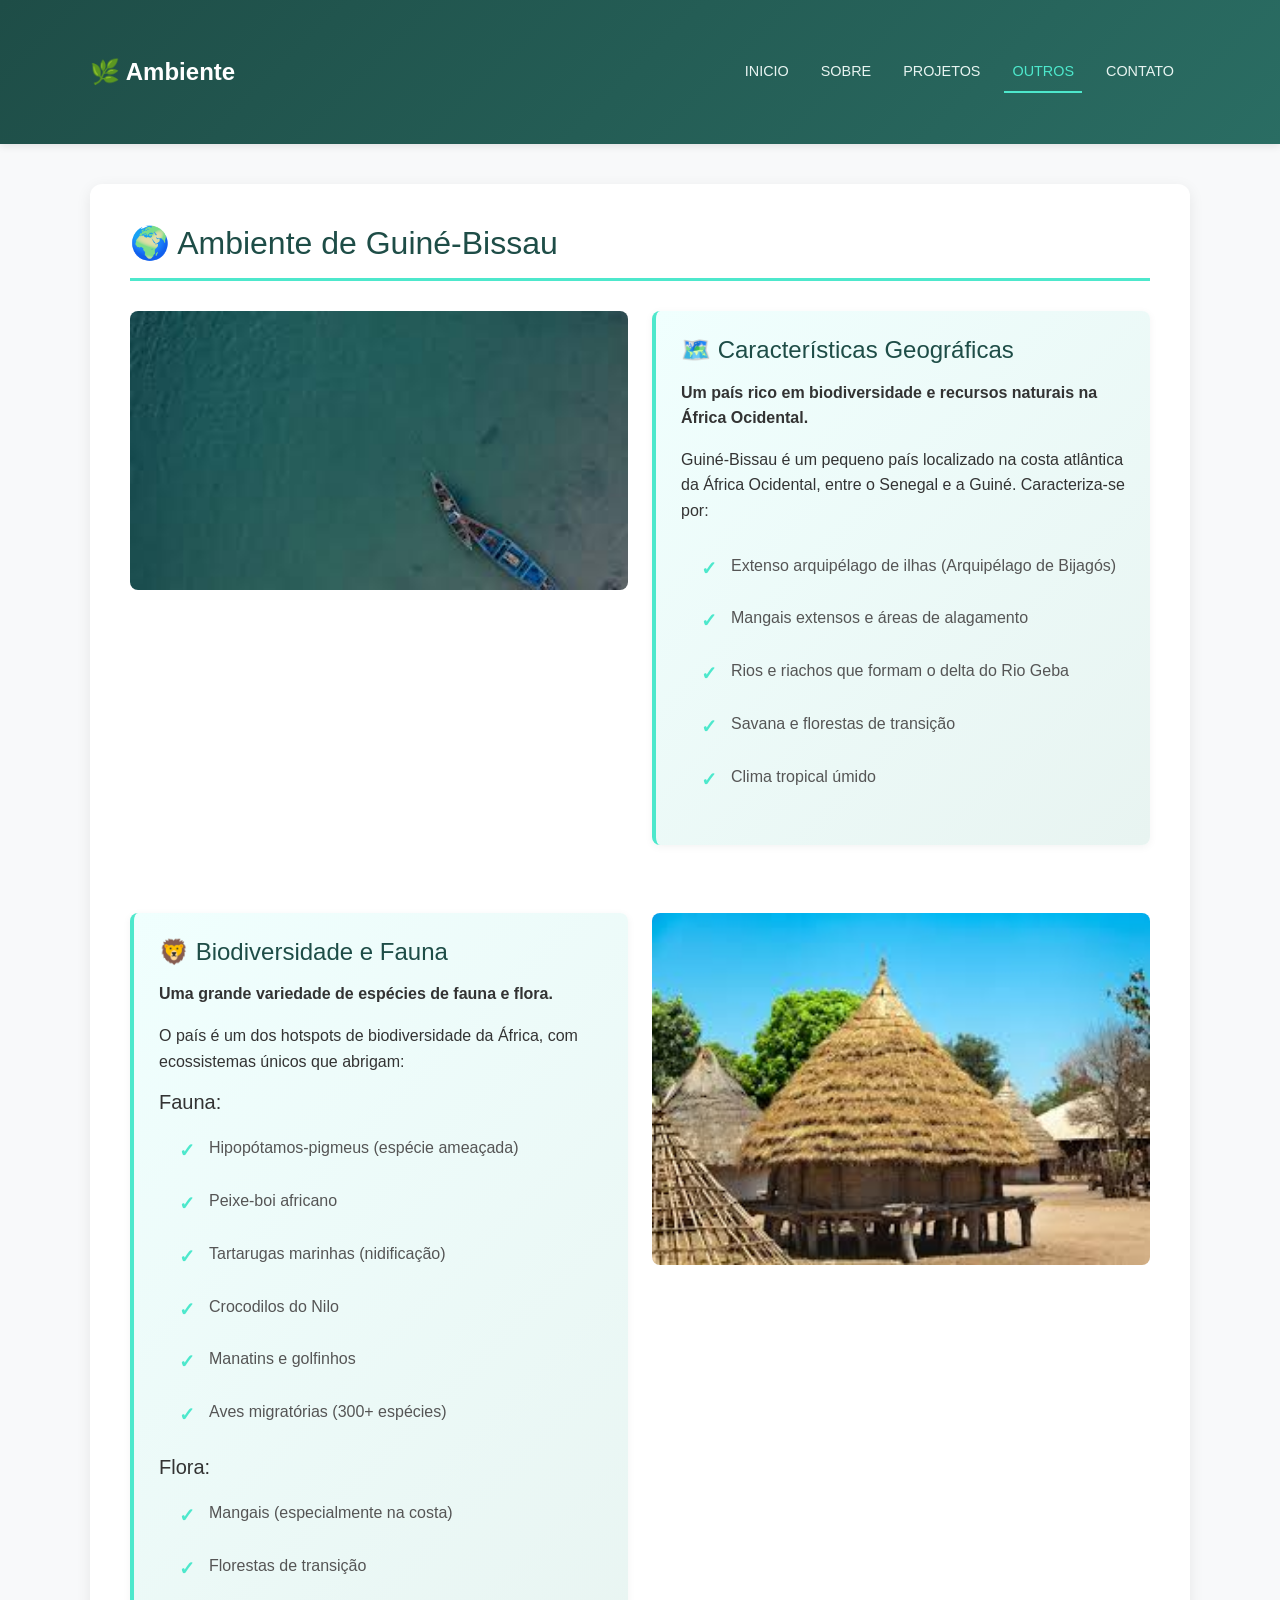
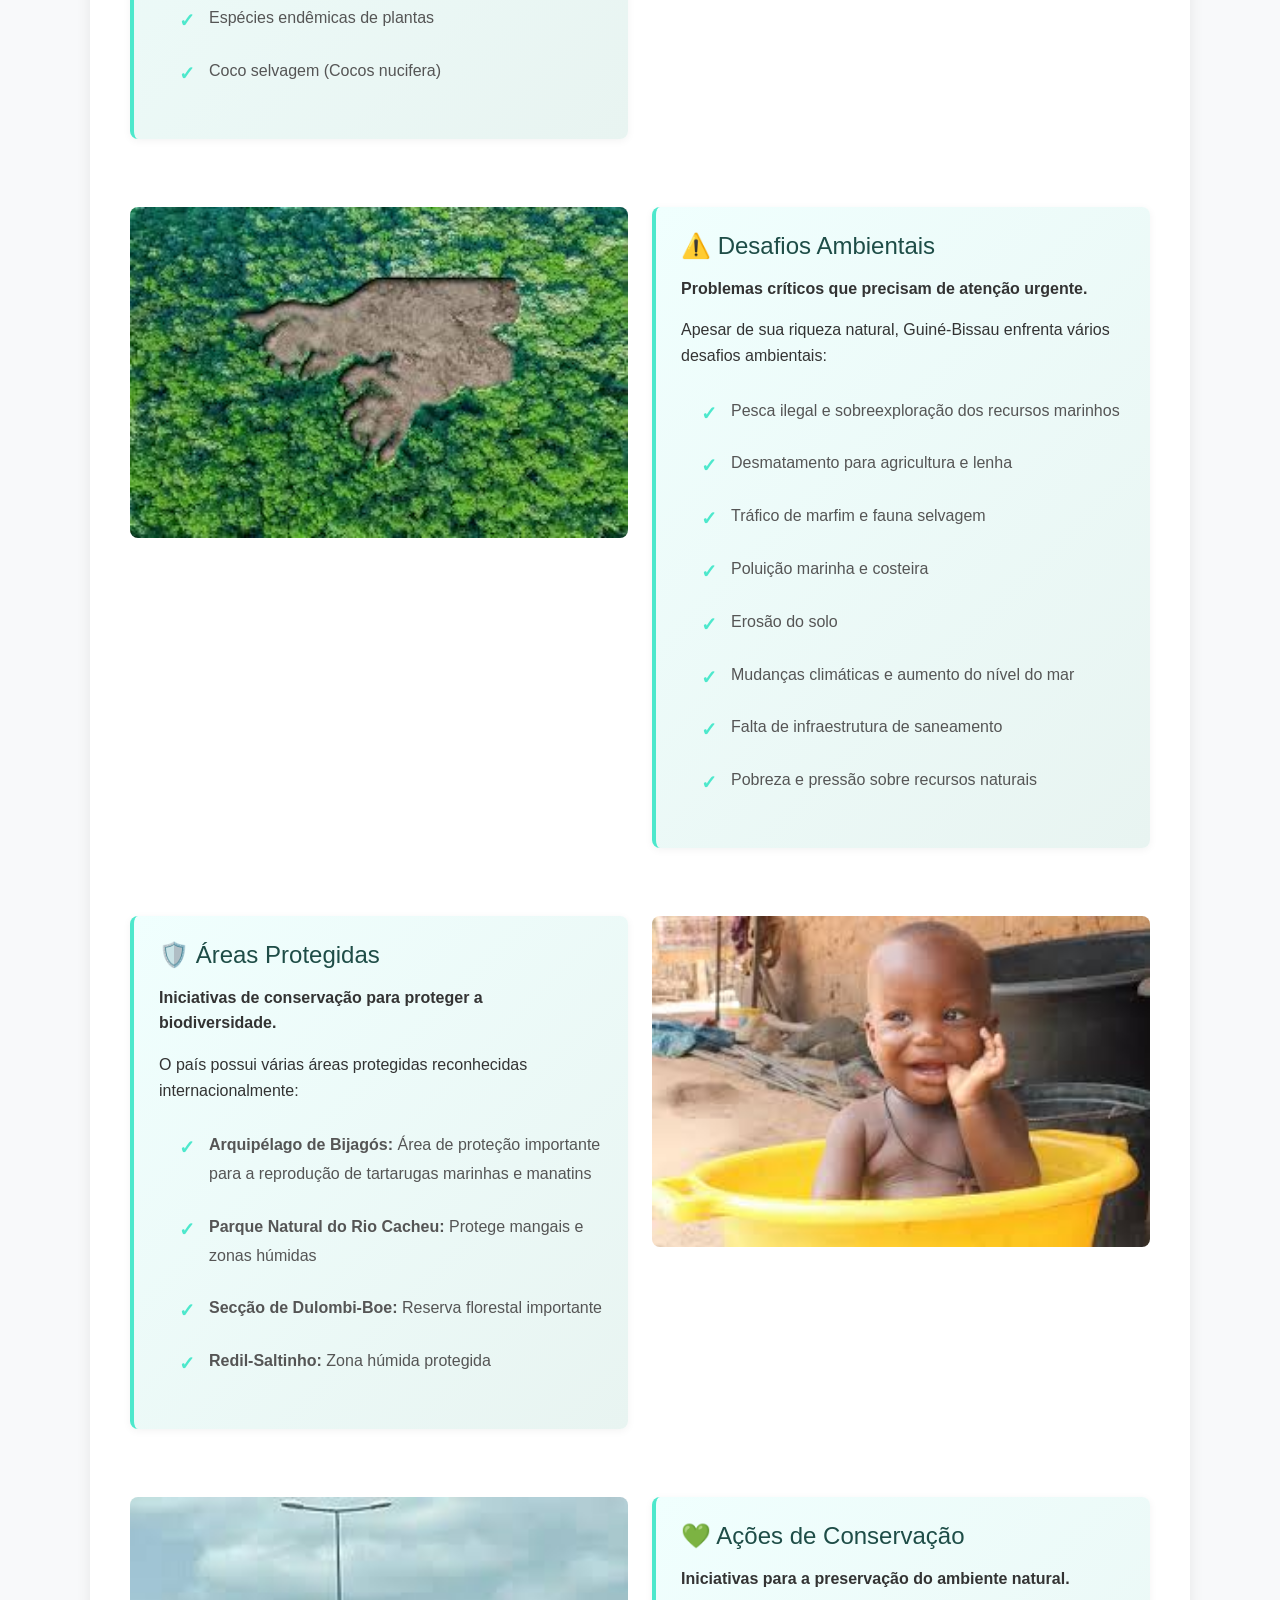
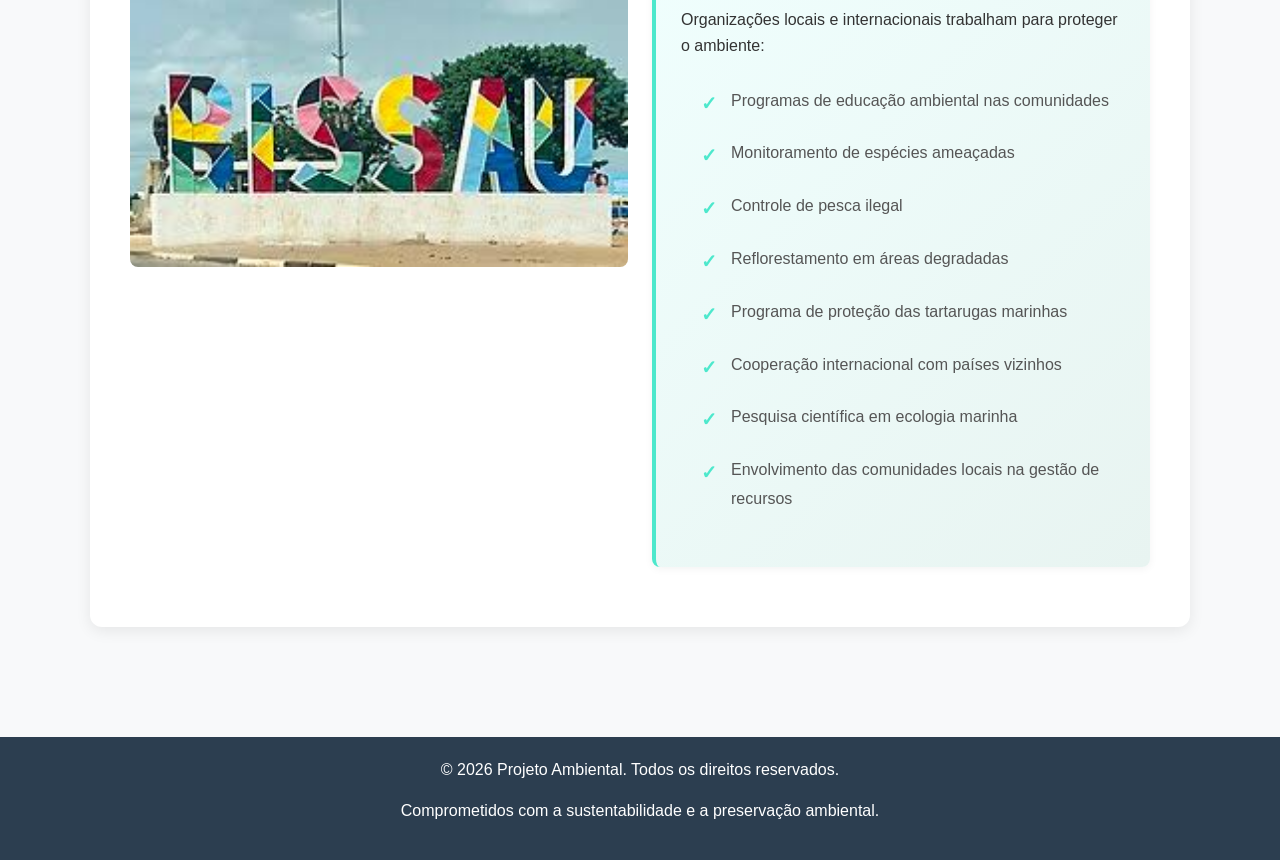
==== ambiente-guine.html @ 645b72a1 "todo" ====
<!DOCTYPE html>
<html lang="pt-br">
<head>
    <meta charset="UTF-8">
    <meta name="viewport" content="width=device-width, initial-scale=1.0">
    <title>Ambiente de Guiné-Bissau</title>
    <link rel="stylesheet" href="bootstrap-5.3.8-dist/css/bootstrap.min.css">
    <script src="bootstrap-5.3.8-dist/js/bootstrap.bundle.min.js"></script>
    <link rel="stylesheet" href="css/style.css">
</head>
<body class="ambiente">
    <nav class="navbar navbar-expand-lg navbar-dark bg-dark">
        <div class="container">
            <a class="navbar-brand" href="index.html">🌿 Ambiente</a>
            <button class="navbar-toggler" type="button" data-bs-toggle="collapse" data-bs-target="#navbarNav" aria-controls="navbarNav" aria-label="alterar navegacao" aria-expanded="false">
                <span class="navbar-toggler-icon"></span>
            </button>
            <div class="collapse navbar-collapse" id="navbarNav">
                <ul class="navbar-nav ms-auto">
                    <li class="nav-item">
                        <a class="nav-link" href="index.html">Inicio</a>
                    </li>
                    <li class="nav-item">
                        <a class="nav-link" href="sobre.html">Sobre</a>
                    </li>
                    <li class="nav-item">
                        <a class="nav-link" href="projeto.html">Projetos</a>
                    </li>
                    <li class="nav-item">
                        <a class="nav-link active" href="ambiente-guine.html">Outros</a>
                    </li>
                    <li class="nav-item">
                        <a class="nav-link" href="contacto.html">Contato</a>
                    </li>
                </ul>
            </div>
        </div>
    </nav>

    <div class="container">
        <section class="content">
            <h2>🌍 Ambiente de Guiné-Bissau</h2>
            
            <!-- Seção 1: Características Geográficas -->
            <div class="row g-4 mb-5">
                <div class="col-md-6">
                    <img src="img/15.jfif" alt="Biodiversidade de Guiné-Bissau" style="border-radius: 8px; width: 100%;">
                </div>
                <div class="col-md-6">
                    <div class="box">
                        <h3>🗺️ Características Geográficas</h3>
                        <p><strong>Um país rico em biodiversidade e recursos naturais na África Ocidental.</strong></p>
                        <p>Guiné-Bissau é um pequeno país localizado na costa atlântica da África Ocidental, entre o Senegal e a Guiné. Caracteriza-se por:</p>
                        <ul style="padding-left: 20px;">
                            <li>Extenso arquipélago de ilhas (Arquipélago de Bijagós)</li>
                            <li>Mangais extensos e áreas de alagamento</li>
                            <li>Rios e riachos que formam o delta do Rio Geba</li>
                            <li>Savana e florestas de transição</li>
                            <li>Clima tropical úmido</li>
                        </ul>
                    </div>
                </div>
            </div>

            <!-- Seção 2: Biodiversidade -->
            <div class="row g-4 mb-5">
                <div class="col-md-6 order-md-2">
                    <img src="img/10.jfif" alt="Fauna de Guiné-Bissau" style="border-radius: 8px; width: 100%;">
                </div>
                <div class="col-md-6 order-md-1">
                    <div class="box">
                        <h3>🦁 Biodiversidade e Fauna</h3>
                        <p><strong>Uma grande variedade de espécies de fauna e flora.</strong></p>
                        <p>O país é um dos hotspots de biodiversidade da África, com ecossistemas únicos que abrigam:</p>
                        <h5>Fauna:</h5>
                        <ul style="padding-left: 20px;">
                            <li>Hipopótamos-pigmeus (espécie ameaçada)</li>
                            <li>Peixe-boi africano</li>
                            <li>Tartarugas marinhas (nidificação)</li>
                            <li>Crocodilos do Nilo</li>
                            <li>Manatins e golfinhos</li>
                            <li>Aves migratórias (300+ espécies)</li>
                        </ul>
                        <h5>Flora:</h5>
                        <ul style="padding-left: 20px;">
                            <li>Mangais (especialmente na costa)</li>
                            <li>Florestas de transição</li>
                            <li>Espécies endêmicas de plantas</li>
                            <li>Coco selvagem (Cocos nucifera)</li>
                        </ul>
                    </div>
                </div>
            </div>

            <!-- Seção 3: Desafios Ambientais -->
            <div class="row g-4 mb-5">
                <div class="col-md-6">
                    <img src="img/3.jfif" alt="Desafios ambientais" style="border-radius: 8px; width: 100%;">
                </div>
                <div class="col-md-6">
                    <div class="box">
                        <h3>⚠️ Desafios Ambientais</h3>
                        <p><strong>Problemas críticos que precisam de atenção urgente.</strong></p>
                        <p>Apesar de sua riqueza natural, Guiné-Bissau enfrenta vários desafios ambientais:</p>
                        <ul style="padding-left: 20px;">
                            <li>Pesca ilegal e sobreexploração dos recursos marinhos</li>
                            <li>Desmatamento para agricultura e lenha</li>
                            <li>Tráfico de marfim e fauna selvagem</li>
                            <li>Poluição marinha e costeira</li>
                            <li>Erosão do solo</li>
                            <li>Mudanças climáticas e aumento do nível do mar</li>
                            <li>Falta de infraestrutura de saneamento</li>
                            <li>Pobreza e pressão sobre recursos naturais</li>
                        </ul>
                    </div>
                </div>
            </div>

            <!-- Seção 4: Áreas Protegidas -->
            <div class="row g-4 mb-5">
                <div class="col-md-6 order-md-2">
                    <img src="img/7.jfif" alt="Áreas Protegidas" style="border-radius: 8px; width: 100%;">
                </div>
                <div class="col-md-6 order-md-1">
                    <div class="box">
                        <h3>🛡️ Áreas Protegidas</h3>
                        <p><strong>Iniciativas de conservação para proteger a biodiversidade.</strong></p>
                        <p>O país possui várias áreas protegidas reconhecidas internacionalmente:</p>
                        <ul style="padding-left: 20px;">
                            <li><strong>Arquipélago de Bijagós:</strong> Área de proteção importante para a reprodução de tartarugas marinhas e manatins</li>
                            <li><strong>Parque Natural do Rio Cacheu:</strong> Protege mangais e zonas húmidas</li>
                            <li><strong>Secção de Dulombi-Boe:</strong> Reserva florestal importante</li>
                            <li><strong>Redil-Saltinho:</strong> Zona húmida protegida</li>
                        </ul>
                    </div>
                </div>
            </div>

            <!-- Seção 5: Ações de Conservação -->
            <div class="row g-4">
                <div class="col-md-6">
                    <img src="img/16.jfif" alt="Conservação" style="border-radius: 8px; width: 100%;">
                </div>
                <div class="col-md-6">
                    <div class="box">
                        <h3>💚 Ações de Conservação</h3>
                        <p><strong>Iniciativas para a preservação do ambiente natural.</strong></p>
                        <p>Organizações locais e internacionais trabalham para proteger o ambiente:</p>
                        <ul style="padding-left: 20px;">
                            <li>Programas de educação ambiental nas comunidades</li>
                            <li>Monitoramento de espécies ameaçadas</li>
                            <li>Controle de pesca ilegal</li>
                            <li>Reflorestamento em áreas degradadas</li>
                            <li>Programa de proteção das tartarugas marinhas</li>
                            <li>Cooperação internacional com países vizinhos</li>
                            <li>Pesquisa científica em ecologia marinha</li>
                            <li>Envolvimento das comunidades locais na gestão de recursos</li>
                        </ul>
                    </div>
                </div>
            </div>
        </section>
    </div>

    <footer style="background-color: #2c3e50; color: white; padding: 20px; text-align: center; margin-top: 40px;">
        <p>&copy; 2026 Projeto Ambiental. Todos os direitos reservados.</p>
        <p>Comprometidos com a sustentabilidade e a preservação ambiental.</p>
    </footer>
</body>
</html>
---- css/style.css ----
* {
    margin: 0;
    padding: 0;
    box-sizing: border-box;
}

body.ambiente {
    font-family: 'Segoe UI', Tahoma, Geneva, Verdana, sans-serif;
    line-height: 1.6;
    background-color: #f8f9fa;
    color: #333;
}

/* Navbar */
.navbar {
    background: linear-gradient(135deg, #1e4d47 0%, #2a6d63 100%);
    box-shadow: 0 2px 8px rgba(0,0,0,0.1);
}

.navbar-brand {
    font-weight: 700;
    font-size: 1.5rem;
    color: #fff !important;
    transition: all 0.3s ease;
}

.navbar-brand:hover {
    transform: scale(1.05);
}

.navbar-nav .nav-link {
    color: #e8f4f1 !important;
    font-weight: 500;
    margin: 0 8px;
    transition: all 0.3s ease;
    text-transform: uppercase;
    font-size: 0.9rem;
}

.navbar-nav .nav-link:hover,
.navbar-nav .nav-link.active {
    color: #4de8cc !important;
    border-bottom: 2px solid #4de8cc;
}

/* Header */
header {
    background: linear-gradient(135deg, rgba(30, 77, 71, 0.9), rgba(42, 109, 99, 0.9)), 
                url('../img/1.jfif') center/cover;
    color: #fff;
    padding: 60px 20px;
    text-align: center;
    box-shadow: 0 4px 12px rgba(0,0,0,0.15);
}

header h1 {
    font-size: 3rem;
    margin-bottom: 20px;
    font-weight: 700;
    text-shadow: 2px 2px 4px rgba(0,0,0,0.3);
}

header p {
    font-size: 1.1rem;
    margin-bottom: 30px;
    max-width: 700px;
    margin-left: auto;
    margin-right: auto;
}

marquee p {
    background: rgba(77, 232, 204, 0.15);
    padding: 15px;
    border-radius: 8px;
    font-weight: 500;
    color: #4de8cc;
}

/* Container */
.container {
    padding: 40px 20px;
}

/* Content */
.content {
    background: #fff;
    padding: 40px;
    border-radius: 12px;
    box-shadow: 0 4px 15px rgba(0,0,0,0.08);
    margin-bottom: 30px;
}

.content h2 {
    color: #1e4d47;
    font-size: 2rem;
    margin-bottom: 30px;
    border-bottom: 3px solid #4de8cc;
    padding-bottom: 15px;
}

.content h3 {
    color: #2a6d63;
    font-size: 1.5rem;
    margin-top: 25px;
    margin-bottom: 15px;
}

/* Boxes */
.box {
    padding: 25px;
    background: linear-gradient(135deg, #f0fffe 0%, #e8f4f1 100%);
    border-left: 4px solid #4de8cc;
    border-radius: 8px;
    margin-bottom: 20px;
    transition: all 0.3s ease;
    box-shadow: 0 2px 8px rgba(0,0,0,0.05);
}

.box:hover {
    transform: translateX(5px);
    box-shadow: 0 4px 12px rgba(77, 232, 204, 0.2);
}

.box h3 {
    color: #1e4d47;
    margin-top: 0;
}

/* Images */
img {
    max-width: 100%;
    height: auto;
    border-radius: 8px;
    transition: transform 0.3s ease;
}

img:hover {
    transform: scale(1.02);
}

.container ul img {
    width: 100%;
    height: auto;
    max-height: 300px;
    object-fit: cover;
    margin: 15px 0;
}

.responsive-img {
    width: 100%;
    max-width: 600px;
    height: auto;
    margin: 20px 0;
}

/* Lists */
.content ul {
    padding-left: 0;
}

.content li {
    list-style: none;
    padding: 12px 0;
    padding-left: 30px;
    position: relative;
    color: #555;
    line-height: 1.8;
}

.content li:before {
    content: "✓";
    position: absolute;
    left: 0;
    color: #4de8cc;
    font-weight: bold;
    font-size: 1.2rem;
}

/* Footer */
.footer {
    text-align: center;
    padding: 30px 20px;
    background: linear-gradient(135deg, #1e4d47 0%, #2a6d63 100%);
    color: #fff;
    margin-top: 50px;
    box-shadow: 0 -4px 12px rgba(0,0,0,0.1);
}

.footer p {
    margin: 0;
    font-weight: 500;
}

/* Responsive */
@media (max-width: 768px) {
    header h1 {
        font-size: 2rem;
    }
    
    header p {
        font-size: 1rem;
    }
    
    .content {
        padding: 20px;
    }
    
    .navbar-nav .nav-link {
        margin: 5px 0;
    }
}
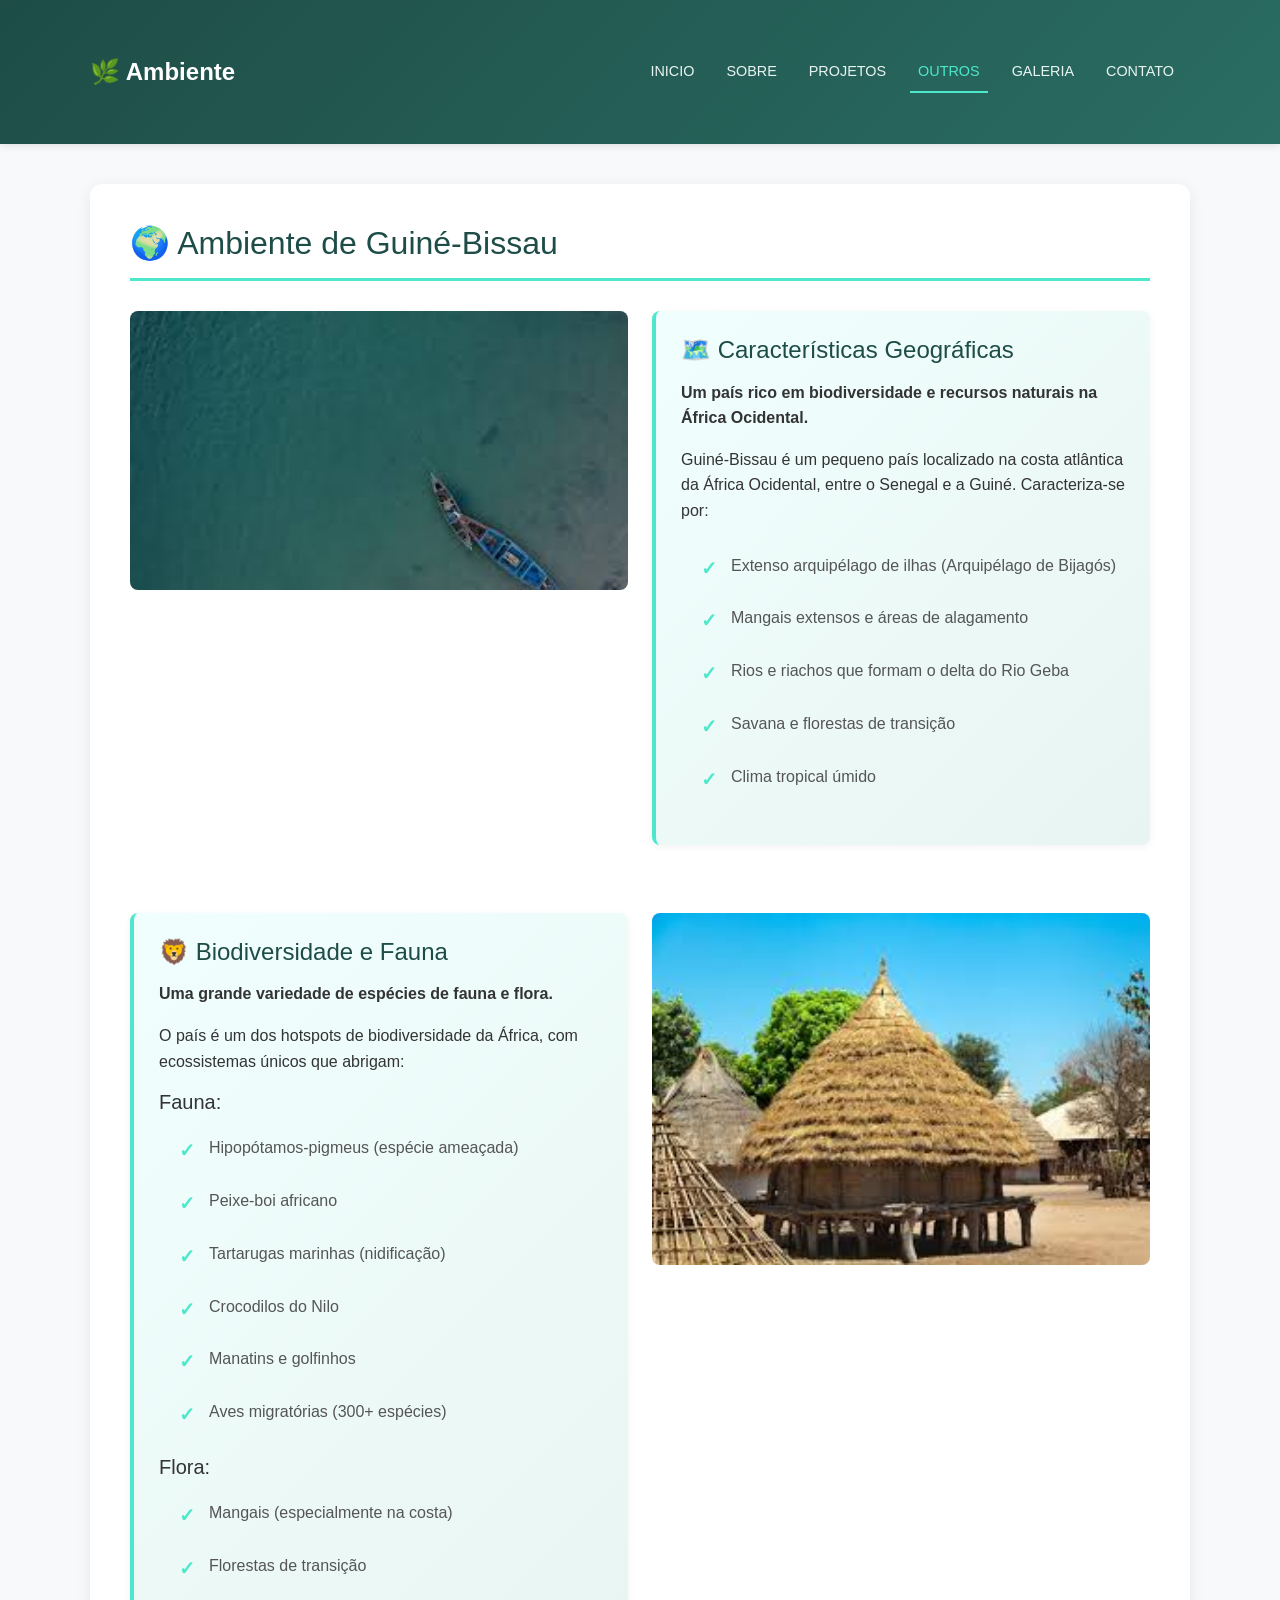
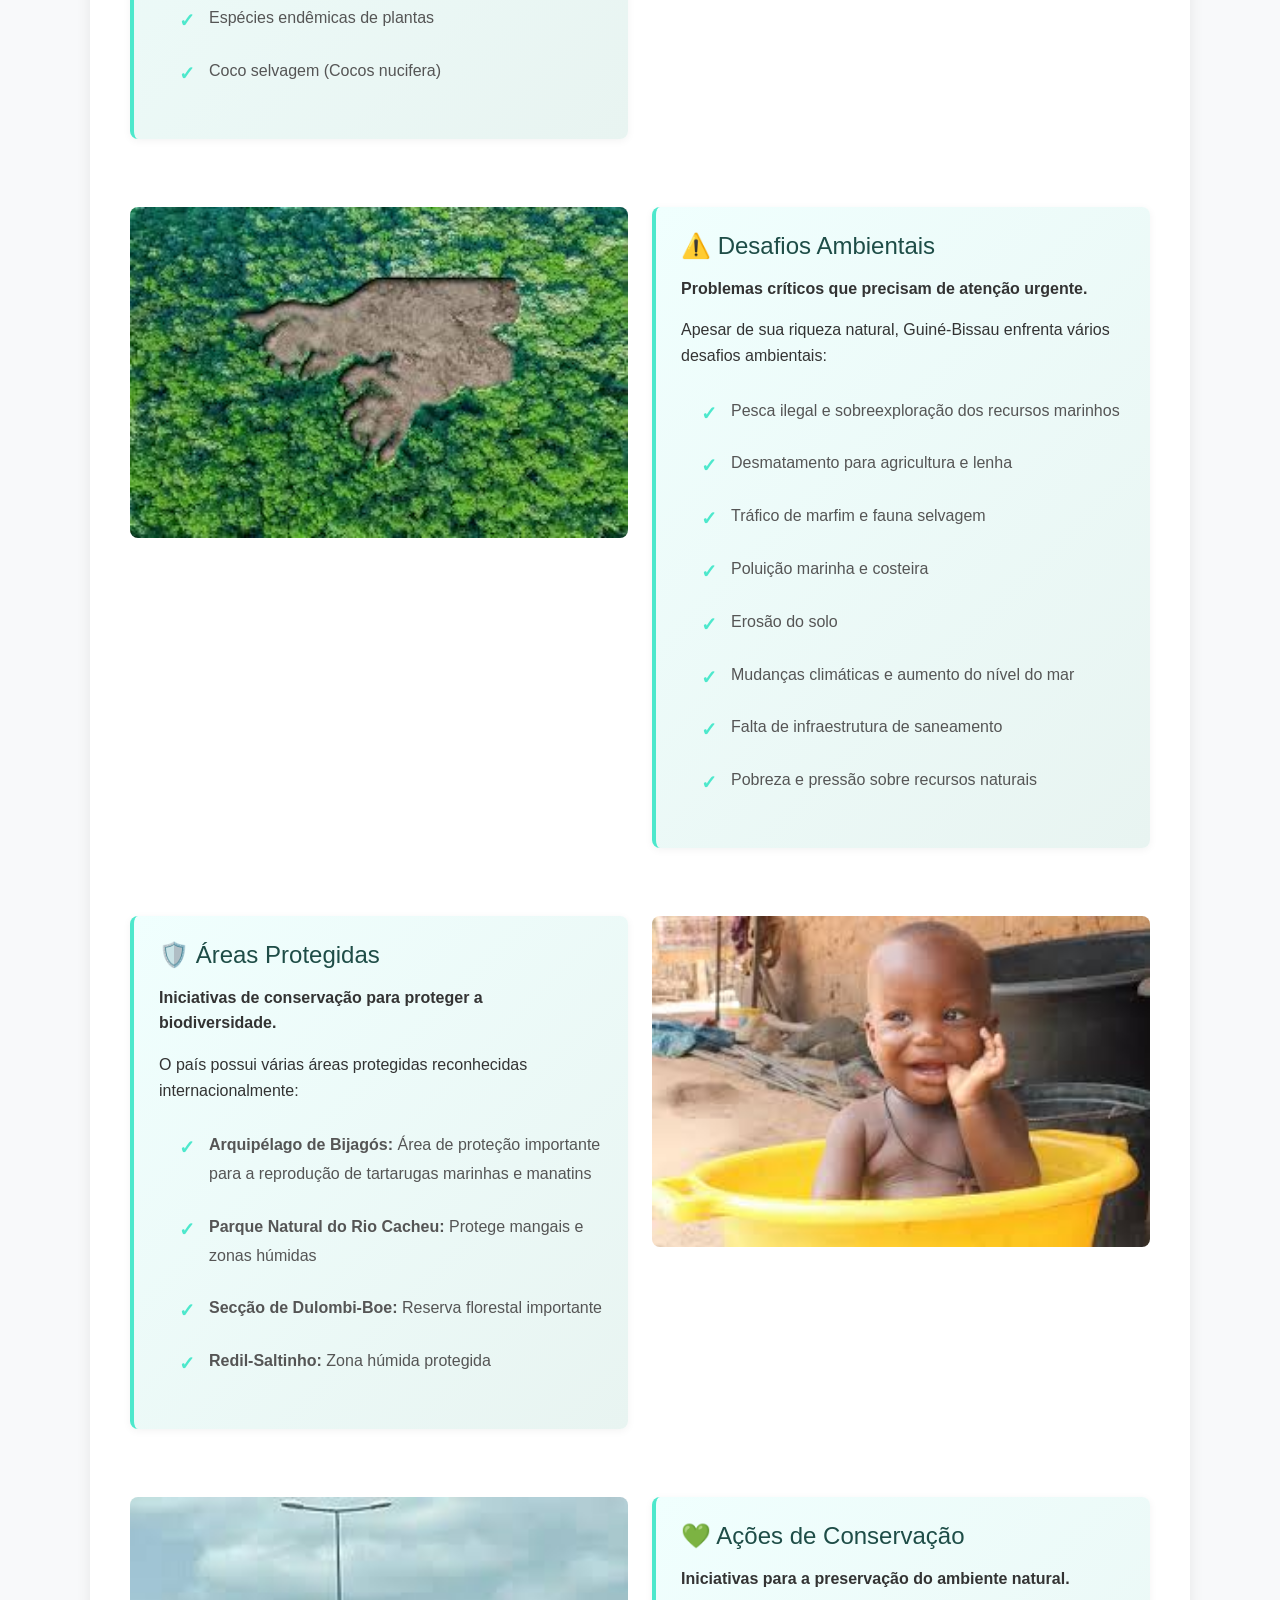
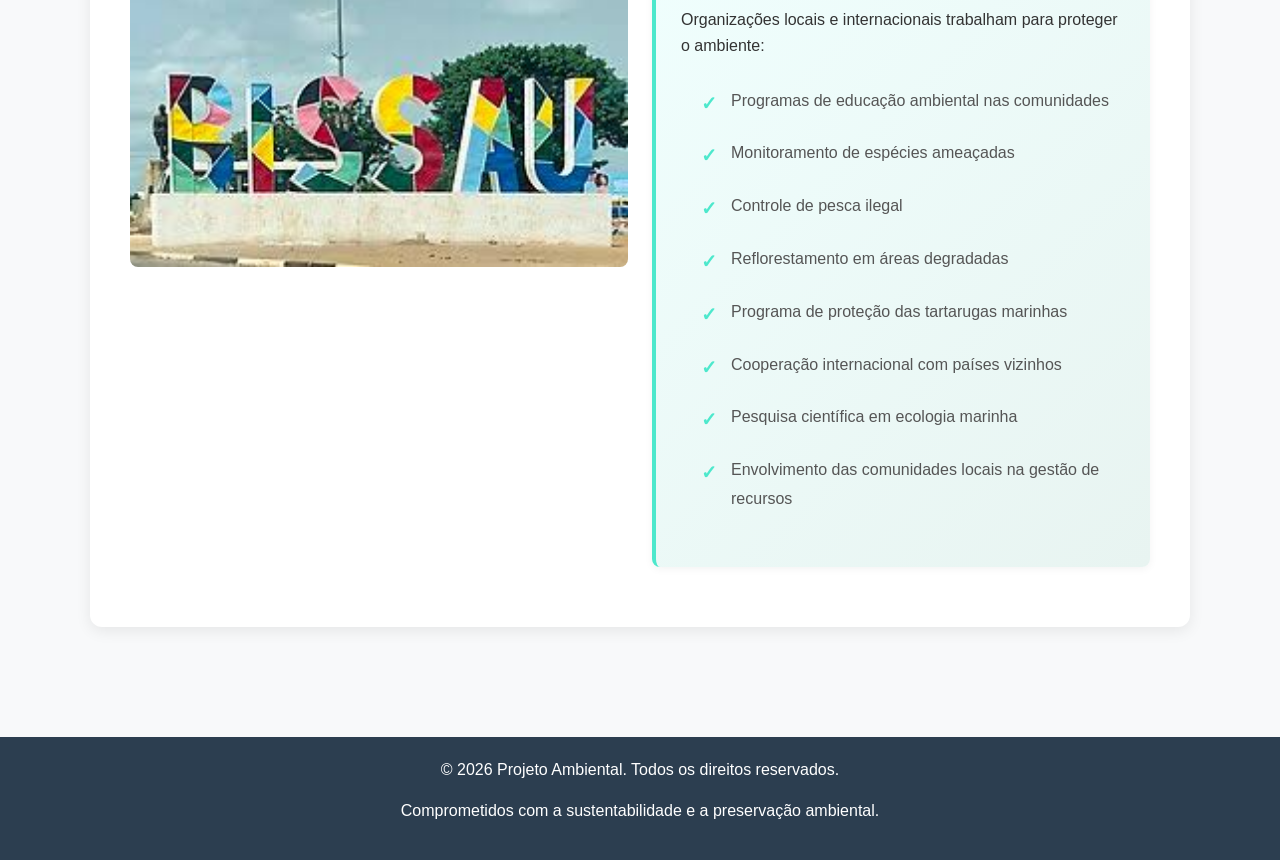
==== commit d3094b4d: "bon" ====
--- a/ambiente-guine.html
+++ b/ambiente-guine.html
@@ -23,11 +23,15 @@
                     <li class="nav-item">
                         <a class="nav-link" href="sobre.html">Sobre</a>
                     </li>
+
                     <li class="nav-item">
                         <a class="nav-link" href="projeto.html">Projetos</a>
                     </li>
                     <li class="nav-item">
                         <a class="nav-link active" href="ambiente-guine.html">Outros</a>
+                        <li class="nav-item">
+                            <a class="nav-link" href="Galeria.html">Galeria</a>
+                        </li>
                     </li>
                     <li class="nav-item">
                         <a class="nav-link" href="contacto.html">Contato</a>
